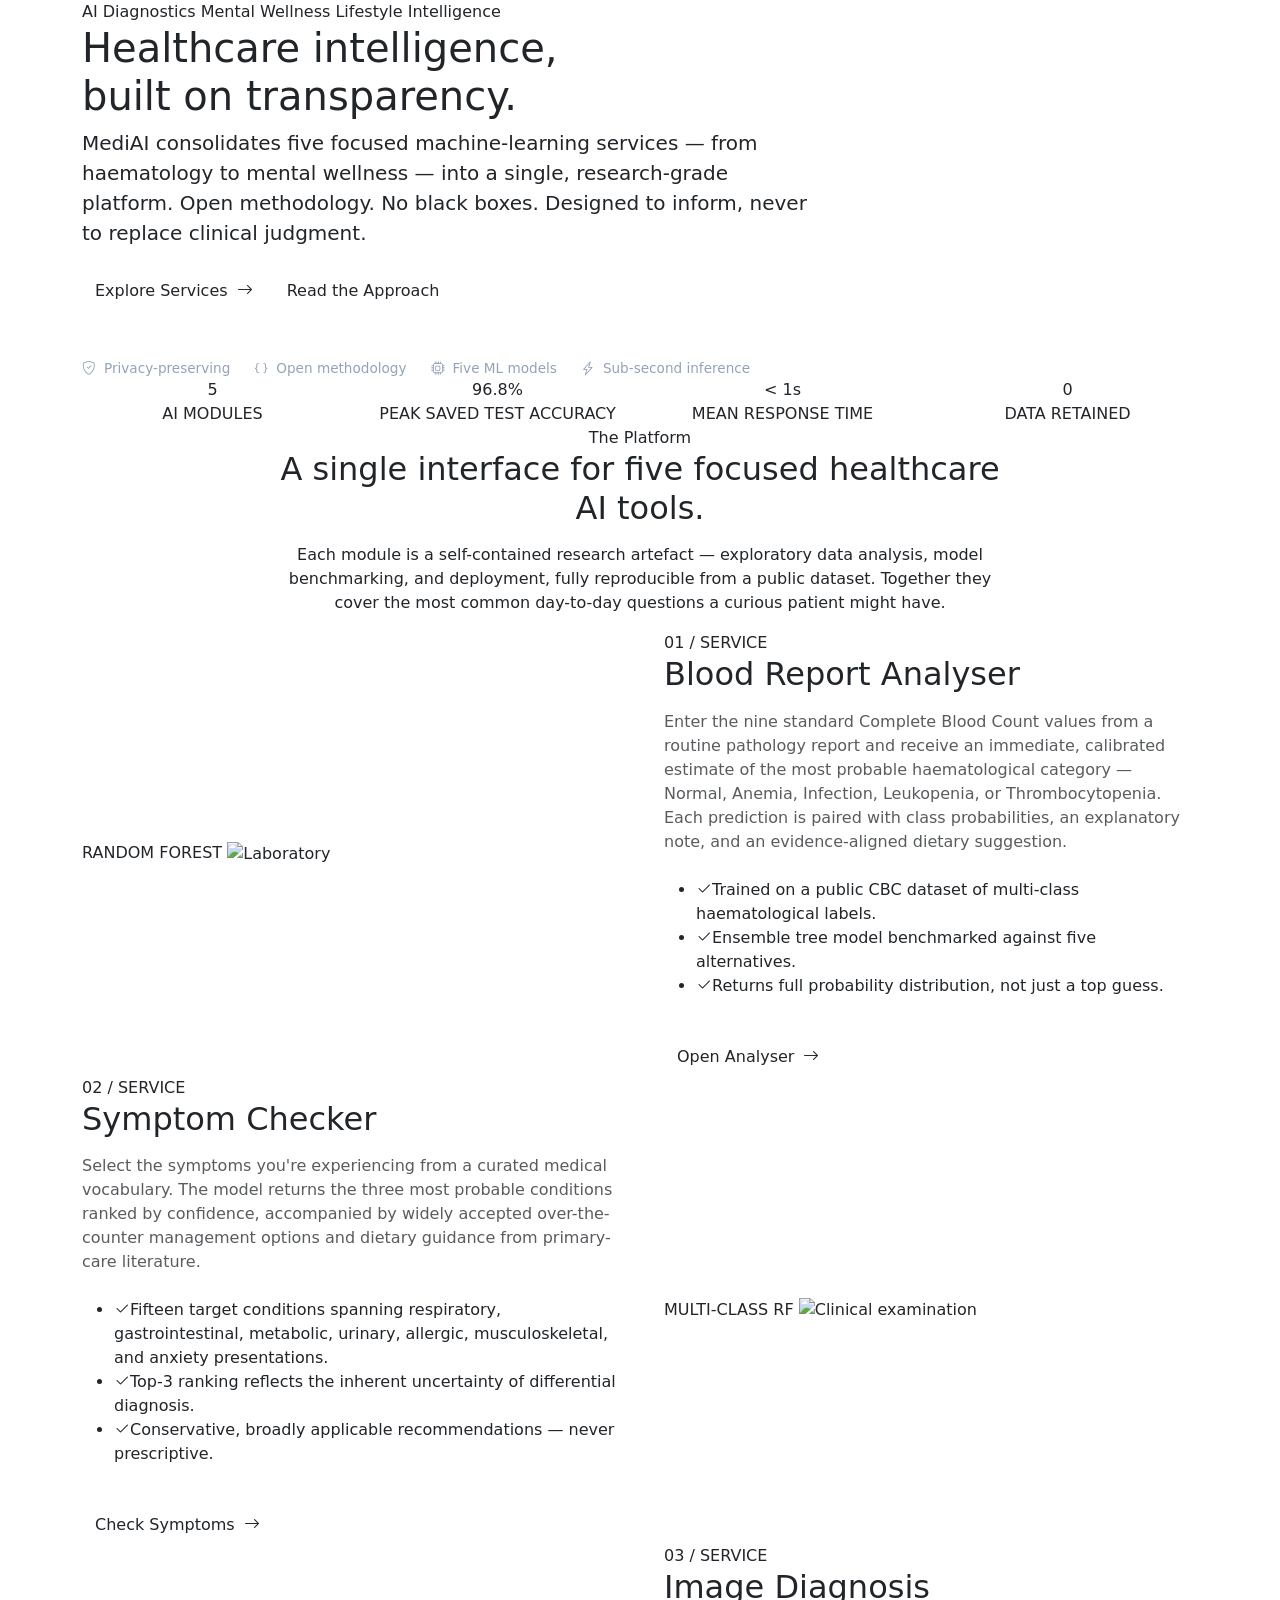
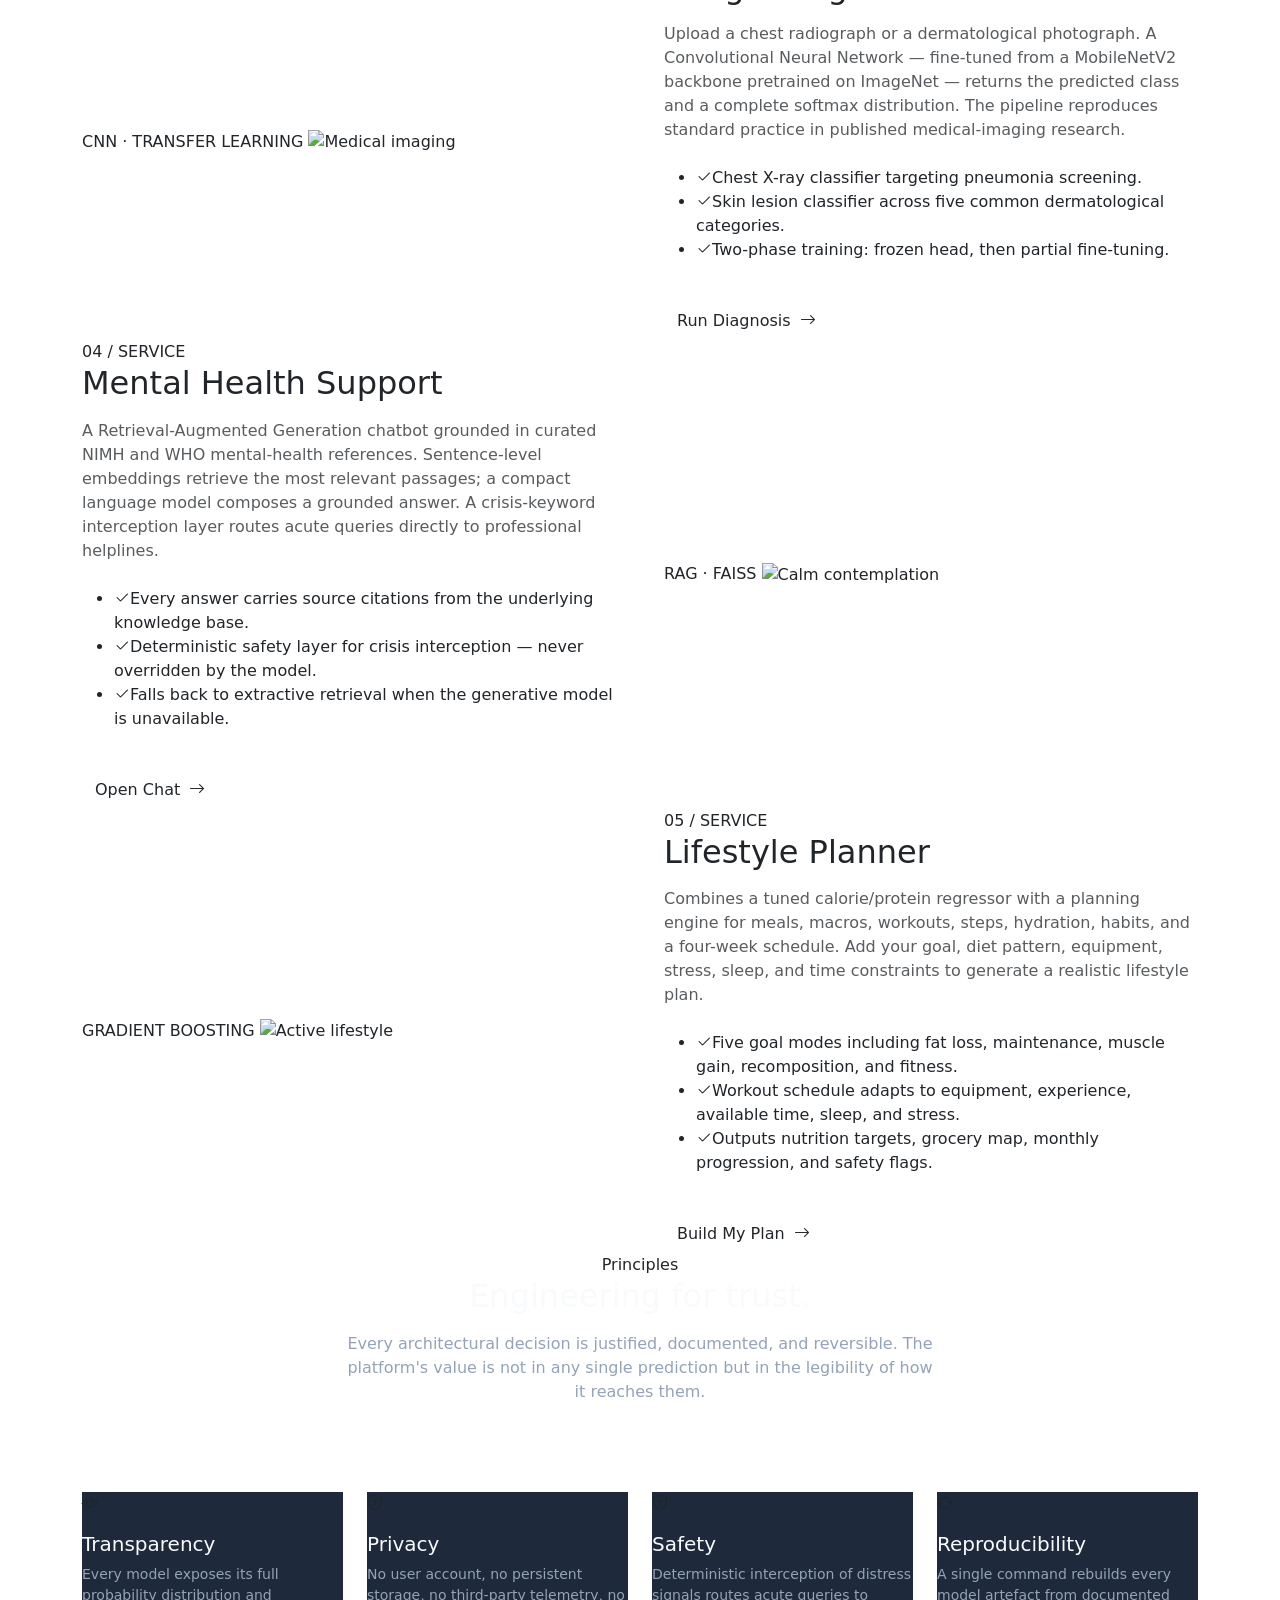
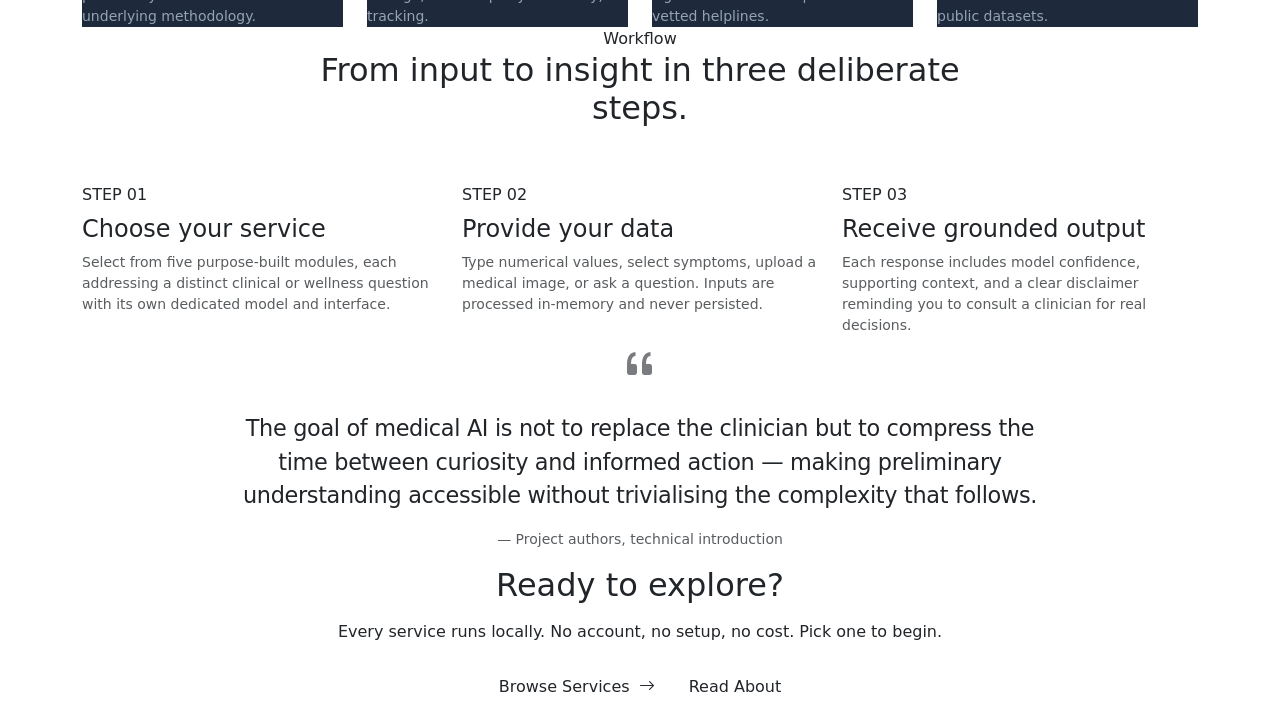
==== frontend/index.html @ c97ac656 "base working version" ====
<!DOCTYPE html>
<html lang="en">
<head>
  <meta charset="UTF-8"><meta name="viewport" content="width=device-width,initial-scale=1">
  <title>MediAI — Integrated Healthcare Intelligence</title>
  <link rel="preconnect" href="https://fonts.googleapis.com">
  <link rel="preconnect" href="https://fonts.gstatic.com" crossorigin>
  <link href="https://fonts.googleapis.com/css2?family=Inter:wght@400;500;600;700&display=swap" rel="stylesheet">
  <link href="https://cdn.jsdelivr.net/npm/bootstrap@5.3.3/dist/css/bootstrap.min.css" rel="stylesheet">
  <link href="https://cdn.jsdelivr.net/npm/bootstrap-icons@1.11.3/font/bootstrap-icons.css" rel="stylesheet">
  <link rel="stylesheet" href="/style.css">
</head>
<body>

<!-- HERO -->
<section class="hero">
  <div class="hero-bg"></div>
  <div class="hero-grid"></div>
  <div class="container">
    <div class="row">
      <div class="col-lg-9 col-xl-8">
        <div class="badge-row reveal in">
          <span class="brand-dot" style="background:#5eead4"></span>
          AI Diagnostics <span class="divider-dot"></span> Mental Wellness <span class="divider-dot"></span> Lifestyle Intelligence
        </div>
        <h1 class="reveal">Healthcare intelligence,<br>built on transparency.</h1>
        <p class="lead reveal reveal-delay-1">MediAI consolidates five focused machine-learning services — from haematology to mental wellness — into a single, research-grade platform. Open methodology. No black boxes. Designed to inform, never to replace clinical judgment.</p>
        <div class="d-flex flex-wrap gap-2 mt-4 reveal reveal-delay-2">
          <a href="/services.html" class="btn btn-accent">Explore Services <i class="bi bi-arrow-right ms-1"></i></a>
          <a href="/about.html" class="btn btn-ghost-light">Read the Approach</a>
        </div>
        <div class="d-flex flex-wrap gap-4 mt-5 reveal reveal-delay-3" style="color:#94a3b8;font-size:.85rem">
          <span><i class="bi bi-shield-check me-2"></i>Privacy-preserving</span>
          <span><i class="bi bi-braces me-2"></i>Open methodology</span>
          <span><i class="bi bi-cpu me-2"></i>Five ML models</span>
          <span><i class="bi bi-lightning-charge me-2"></i>Sub-second inference</span>
        </div>
      </div>
    </div>
  </div>
</section>

<!-- STATS -->
<section class="stat-strip">
  <div class="container">
    <div class="row text-center g-4">
      <div class="col-md-3 col-6 reveal"><div class="stat-value">5</div><div class="stat-label">AI MODULES</div></div>
      <div class="col-md-3 col-6 reveal reveal-delay-1"><div class="stat-value">96.8%</div><div class="stat-label">PEAK SAVED TEST ACCURACY</div></div>
      <div class="col-md-3 col-6 reveal reveal-delay-2"><div class="stat-value">&lt; 1s</div><div class="stat-label">MEAN RESPONSE TIME</div></div>
      <div class="col-md-3 col-6 reveal reveal-delay-3"><div class="stat-value">0</div><div class="stat-label">DATA RETAINED</div></div>
    </div>
  </div>
</section>

<!-- INTRO -->
<section class="section">
  <div class="container">
    <div class="row justify-content-center text-center">
      <div class="col-lg-8 reveal">
        <span class="eyebrow">The Platform</span>
        <h2 class="section-title mx-auto">A single interface for five focused healthcare AI tools.</h2>
        <p class="section-sub mx-auto mt-3">Each module is a self-contained research artefact — exploratory data analysis, model benchmarking, and deployment, fully reproducible from a public dataset. Together they cover the most common day-to-day questions a curious patient might have.</p>
      </div>
    </div>
  </div>
</section>

<!-- ALTERNATING SERVICE ROWS -->
<div id="services">
  <!-- 1. Blood -->
  <section class="service-row">
    <div class="container">
      <div class="row align-items-center g-5">
        <div class="col-lg-6 reveal">
          <div class="service-visual">
            <span class="service-tag">RANDOM FOREST</span>
            <img src="https://images.unsplash.com/photo-1582719471384-894fbb16e074?auto=format&fit=crop&w=1200&q=80" alt="Laboratory">
          </div>
        </div>
        <div class="col-lg-6 reveal reveal-delay-1">
          <div class="service-num">01 / SERVICE</div>
          <h2 class="section-title">Blood Report Analyser</h2>
          <p class="text-muted mt-3">Enter the nine standard Complete Blood Count values from a routine pathology report and receive an immediate, calibrated estimate of the most probable haematological category — Normal, Anemia, Infection, Leukopenia, or Thrombocytopenia. Each prediction is paired with class probabilities, an explanatory note, and an evidence-aligned dietary suggestion.</p>
          <ul class="list-clean mt-4">
            <li><i class="bi bi-check2"></i><span>Trained on a public CBC dataset of multi-class haematological labels.</span></li>
            <li><i class="bi bi-check2"></i><span>Ensemble tree model benchmarked against five alternatives.</span></li>
            <li><i class="bi bi-check2"></i><span>Returns full probability distribution, not just a top guess.</span></li>
          </ul>
          <a href="/blood.html" class="btn btn-ink mt-4">Open Analyser <i class="bi bi-arrow-right ms-1"></i></a>
        </div>
      </div>
    </div>
  </section>

  <!-- 2. Symptom -->
  <section class="service-row" style="background:var(--line-soft)">
    <div class="container">
      <div class="row align-items-center g-5 flex-lg-row-reverse">
        <div class="col-lg-6 reveal">
          <div class="service-visual">
            <span class="service-tag">MULTI-CLASS RF</span>
            <img src="https://images.unsplash.com/photo-1576091160550-2173dba999ef?auto=format&fit=crop&w=1200&q=80" alt="Clinical examination">
          </div>
        </div>
        <div class="col-lg-6 reveal reveal-delay-1">
          <div class="service-num">02 / SERVICE</div>
          <h2 class="section-title">Symptom Checker</h2>
          <p class="text-muted mt-3">Select the symptoms you're experiencing from a curated medical vocabulary. The model returns the three most probable conditions ranked by confidence, accompanied by widely accepted over-the-counter management options and dietary guidance from primary-care literature.</p>
          <ul class="list-clean mt-4">
            <li><i class="bi bi-check2"></i><span>Fifteen target conditions spanning respiratory, gastrointestinal, metabolic, urinary, allergic, musculoskeletal, and anxiety presentations.</span></li>
            <li><i class="bi bi-check2"></i><span>Top-3 ranking reflects the inherent uncertainty of differential diagnosis.</span></li>
            <li><i class="bi bi-check2"></i><span>Conservative, broadly applicable recommendations — never prescriptive.</span></li>
          </ul>
          <a href="/symptom.html" class="btn btn-ink mt-4">Check Symptoms <i class="bi bi-arrow-right ms-1"></i></a>
        </div>
      </div>
    </div>
  </section>

  <!-- 3. Image -->
  <section class="service-row">
    <div class="container">
      <div class="row align-items-center g-5">
        <div class="col-lg-6 reveal">
          <div class="service-visual">
            <span class="service-tag">CNN · TRANSFER LEARNING</span>
            <img src="https://images.unsplash.com/photo-1583912267550-d6c2ac3196c0?auto=format&fit=crop&w=1200&q=80" alt="Medical imaging">
          </div>
        </div>
        <div class="col-lg-6 reveal reveal-delay-1">
          <div class="service-num">03 / SERVICE</div>
          <h2 class="section-title">Image Diagnosis</h2>
          <p class="text-muted mt-3">Upload a chest radiograph or a dermatological photograph. A Convolutional Neural Network — fine-tuned from a MobileNetV2 backbone pretrained on ImageNet — returns the predicted class and a complete softmax distribution. The pipeline reproduces standard practice in published medical-imaging research.</p>
          <ul class="list-clean mt-4">
            <li><i class="bi bi-check2"></i><span>Chest X-ray classifier targeting pneumonia screening.</span></li>
            <li><i class="bi bi-check2"></i><span>Skin lesion classifier across five common dermatological categories.</span></li>
            <li><i class="bi bi-check2"></i><span>Two-phase training: frozen head, then partial fine-tuning.</span></li>
          </ul>
          <a href="/image.html" class="btn btn-ink mt-4">Run Diagnosis <i class="bi bi-arrow-right ms-1"></i></a>
        </div>
      </div>
    </div>
  </section>

  <!-- 4. Mental Health -->
  <section class="service-row" style="background:var(--line-soft)">
    <div class="container">
      <div class="row align-items-center g-5 flex-lg-row-reverse">
        <div class="col-lg-6 reveal">
          <div class="service-visual">
            <span class="service-tag">RAG · FAISS</span>
            <img src="https://images.unsplash.com/photo-1499209974431-9dddcece7f88?auto=format&fit=crop&w=1200&q=80" alt="Calm contemplation">
          </div>
        </div>
        <div class="col-lg-6 reveal reveal-delay-1">
          <div class="service-num">04 / SERVICE</div>
          <h2 class="section-title">Mental Health Support</h2>
          <p class="text-muted mt-3">A Retrieval-Augmented Generation chatbot grounded in curated NIMH and WHO mental-health references. Sentence-level embeddings retrieve the most relevant passages; a compact language model composes a grounded answer. A crisis-keyword interception layer routes acute queries directly to professional helplines.</p>
          <ul class="list-clean mt-4">
            <li><i class="bi bi-check2"></i><span>Every answer carries source citations from the underlying knowledge base.</span></li>
            <li><i class="bi bi-check2"></i><span>Deterministic safety layer for crisis interception — never overridden by the model.</span></li>
            <li><i class="bi bi-check2"></i><span>Falls back to extractive retrieval when the generative model is unavailable.</span></li>
          </ul>
          <a href="/chat.html" class="btn btn-ink mt-4">Open Chat <i class="bi bi-arrow-right ms-1"></i></a>
        </div>
      </div>
    </div>
  </section>

  <!-- 5. Lifestyle -->
  <section class="service-row">
    <div class="container">
      <div class="row align-items-center g-5">
        <div class="col-lg-6 reveal">
          <div class="service-visual">
            <span class="service-tag">GRADIENT BOOSTING</span>
            <img src="https://images.unsplash.com/photo-1571019613454-1cb2f99b2d8b?auto=format&fit=crop&w=1200&q=80" alt="Active lifestyle">
          </div>
        </div>
        <div class="col-lg-6 reveal reveal-delay-1">
          <div class="service-num">05 / SERVICE</div>
          <h2 class="section-title">Lifestyle Planner</h2>
          <p class="text-muted mt-3">Combines a tuned calorie/protein regressor with a planning engine for meals, macros, workouts, steps, hydration, habits, and a four-week schedule. Add your goal, diet pattern, equipment, stress, sleep, and time constraints to generate a realistic lifestyle plan.</p>
          <ul class="list-clean mt-4">
            <li><i class="bi bi-check2"></i><span>Five goal modes including fat loss, maintenance, muscle gain, recomposition, and fitness.</span></li>
            <li><i class="bi bi-check2"></i><span>Workout schedule adapts to equipment, experience, available time, sleep, and stress.</span></li>
            <li><i class="bi bi-check2"></i><span>Outputs nutrition targets, grocery map, monthly progression, and safety flags.</span></li>
          </ul>
          <a href="/lifestyle.html" class="btn btn-ink mt-4">Build My Plan <i class="bi bi-arrow-right ms-1"></i></a>
        </div>
      </div>
    </div>
  </section>
</div>

<!-- VALUES -->
<section class="section bg-ink">
  <div class="container">
    <div class="row justify-content-center text-center">
      <div class="col-lg-8 reveal">
        <span class="eyebrow on-dark">Principles</span>
        <h2 style="color:#f8fafc" class="section-title mx-auto">Engineering for trust.</h2>
        <p class="mx-auto mt-3" style="color:#94a3b8;max-width:600px">Every architectural decision is justified, documented, and reversible. The platform's value is not in any single prediction but in the legibility of how it reaches them.</p>
      </div>
    </div>
    <div class="row g-4 mt-5">
      <div class="col-md-6 col-lg-3 reveal"><div class="card-clean" style="background:#1e293b;border-color:#334155">
        <div class="icon-square dark mb-3"><i class="bi bi-eye"></i></div>
        <h5 style="color:#f8fafc">Transparency</h5><p class="small mb-0" style="color:#94a3b8">Every model exposes its full probability distribution and underlying methodology.</p>
      </div></div>
      <div class="col-md-6 col-lg-3 reveal reveal-delay-1"><div class="card-clean" style="background:#1e293b;border-color:#334155">
        <div class="icon-square dark mb-3"><i class="bi bi-shield-lock"></i></div>
        <h5 style="color:#f8fafc">Privacy</h5><p class="small mb-0" style="color:#94a3b8">No user account, no persistent storage, no third-party telemetry, no tracking.</p>
      </div></div>
      <div class="col-md-6 col-lg-3 reveal reveal-delay-2"><div class="card-clean" style="background:#1e293b;border-color:#334155">
        <div class="icon-square dark mb-3"><i class="bi bi-shield-exclamation"></i></div>
        <h5 style="color:#f8fafc">Safety</h5><p class="small mb-0" style="color:#94a3b8">Deterministic interception of distress signals routes acute queries to vetted helplines.</p>
      </div></div>
      <div class="col-md-6 col-lg-3 reveal reveal-delay-3"><div class="card-clean" style="background:#1e293b;border-color:#334155">
        <div class="icon-square dark mb-3"><i class="bi bi-arrow-repeat"></i></div>
        <h5 style="color:#f8fafc">Reproducibility</h5><p class="small mb-0" style="color:#94a3b8">A single command rebuilds every model artefact from documented public datasets.</p>
      </div></div>
    </div>
  </div>
</section>

<!-- HOW IT WORKS -->
<section class="section">
  <div class="container">
    <div class="row justify-content-center text-center mb-5">
      <div class="col-lg-7 reveal">
        <span class="eyebrow">Workflow</span>
        <h2 class="section-title mx-auto">From input to insight in three deliberate steps.</h2>
      </div>
    </div>
    <div class="row g-4">
      <div class="col-md-4 reveal">
        <div class="card-clean h-100">
          <div class="service-num mb-2">STEP 01</div>
          <h4>Choose your service</h4>
          <p class="text-muted small mb-0">Select from five purpose-built modules, each addressing a distinct clinical or wellness question with its own dedicated model and interface.</p>
        </div>
      </div>
      <div class="col-md-4 reveal reveal-delay-1">
        <div class="card-clean h-100">
          <div class="service-num mb-2">STEP 02</div>
          <h4>Provide your data</h4>
          <p class="text-muted small mb-0">Type numerical values, select symptoms, upload a medical image, or ask a question. Inputs are processed in-memory and never persisted.</p>
        </div>
      </div>
      <div class="col-md-4 reveal reveal-delay-2">
        <div class="card-clean h-100">
          <div class="service-num mb-2">STEP 03</div>
          <h4>Receive grounded output</h4>
          <p class="text-muted small mb-0">Each response includes model confidence, supporting context, and a clear disclaimer reminding you to consult a clinician for real decisions.</p>
        </div>
      </div>
    </div>
  </div>
</section>

<!-- PULL QUOTE -->
<section class="section-sm" style="background:var(--line-soft);border-top:1px solid var(--line);border-bottom:1px solid var(--line)">
  <div class="container">
    <div class="row justify-content-center text-center">
      <div class="col-lg-9 reveal">
        <i class="bi bi-quote" style="font-size:2.5rem;color:var(--accent);opacity:.6"></i>
        <p class="mt-3" style="font-size:1.4rem;font-weight:500;line-height:1.5;color:var(--ink);letter-spacing:-.015em">
          The goal of medical AI is not to replace the clinician but to compress the time between curiosity and informed action — making preliminary understanding accessible without trivialising the complexity that follows.
        </p>
        <p class="text-muted small mt-3">— Project authors, technical introduction</p>
      </div>
    </div>
  </div>
</section>

<!-- CTA -->
<section class="section">
  <div class="container text-center">
    <div class="reveal">
      <h2 class="section-title mx-auto">Ready to explore?</h2>
      <p class="section-sub mx-auto mt-3">Every service runs locally. No account, no setup, no cost. Pick one to begin.</p>
      <div class="d-flex justify-content-center gap-2 mt-4">
        <a href="/services.html" class="btn btn-accent">Browse Services <i class="bi bi-arrow-right ms-1"></i></a>
        <a href="/about.html" class="btn btn-ghost">Read About</a>
      </div>
    </div>
  </div>
</section>

<script src="https://cdn.jsdelivr.net/npm/bootstrap@5.3.3/dist/js/bootstrap.bundle.min.js"></script>
<script src="/script.js"></script>
</body>
</html>
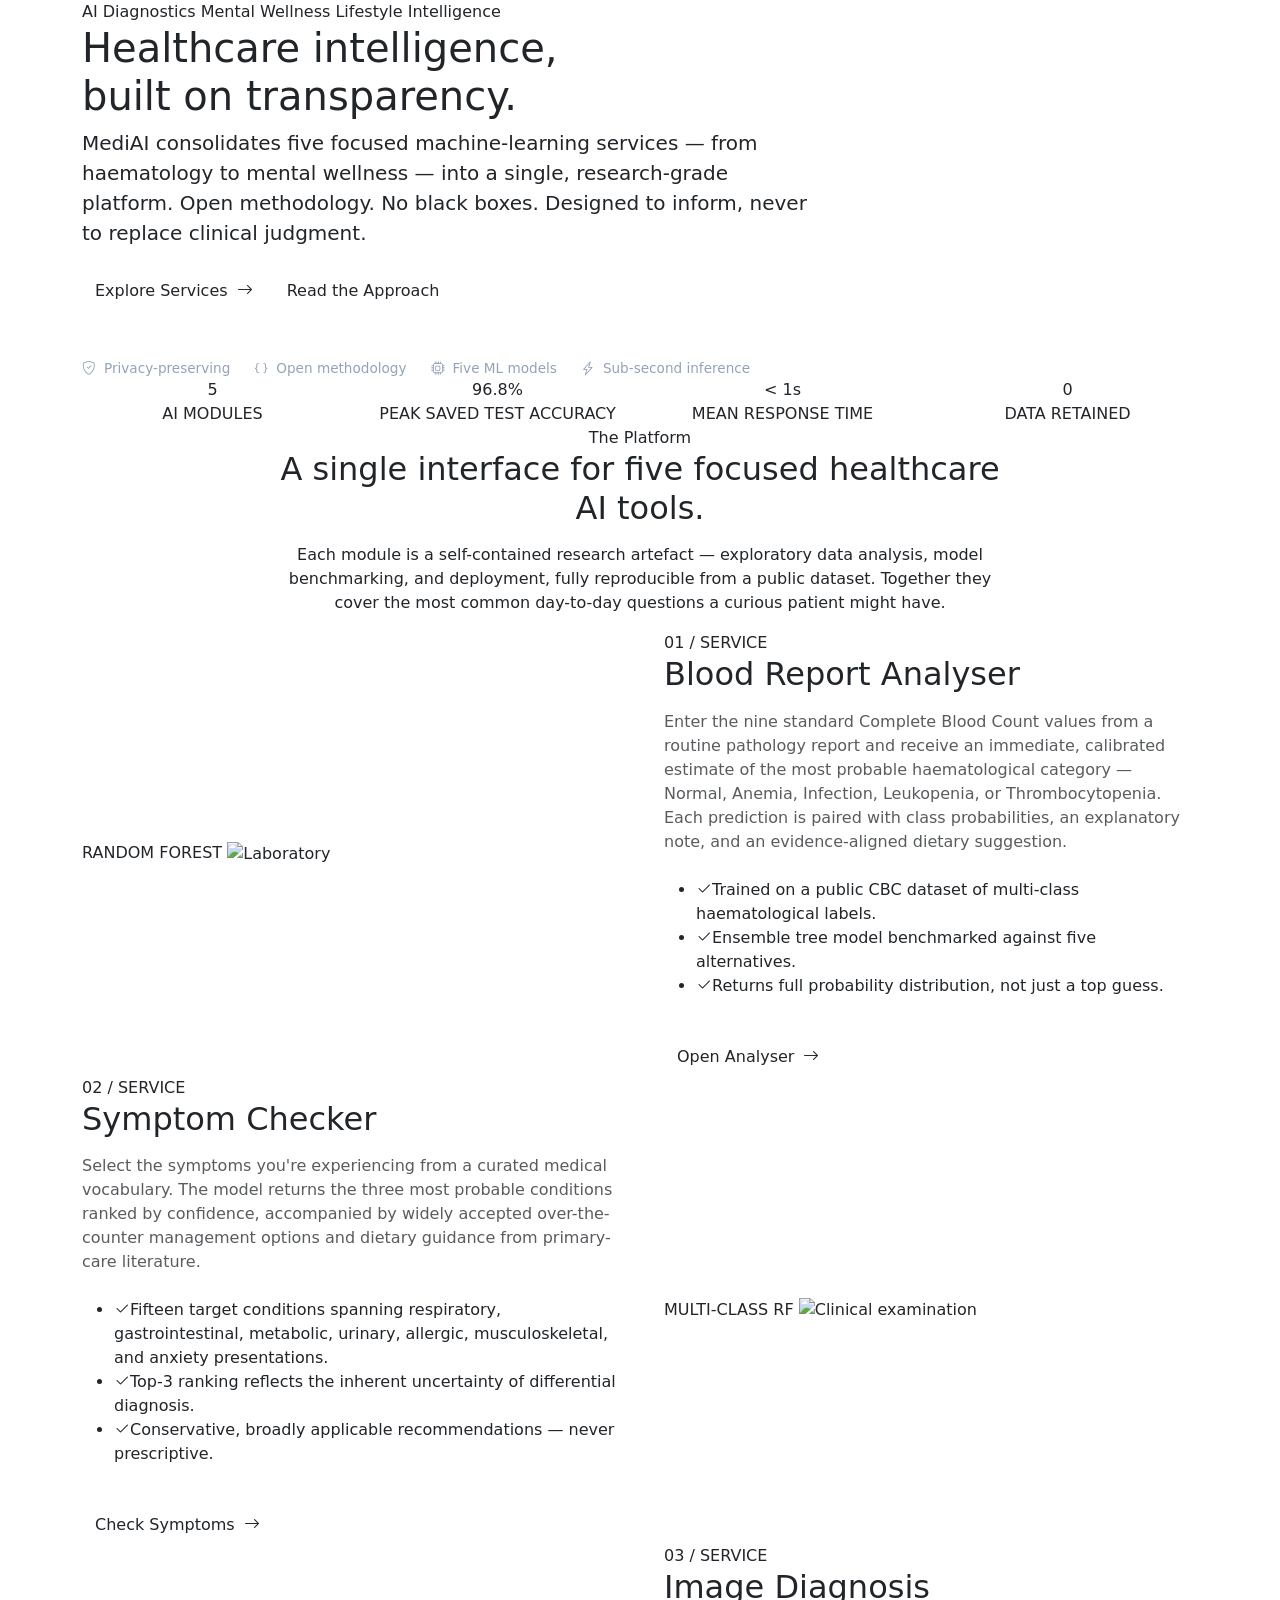
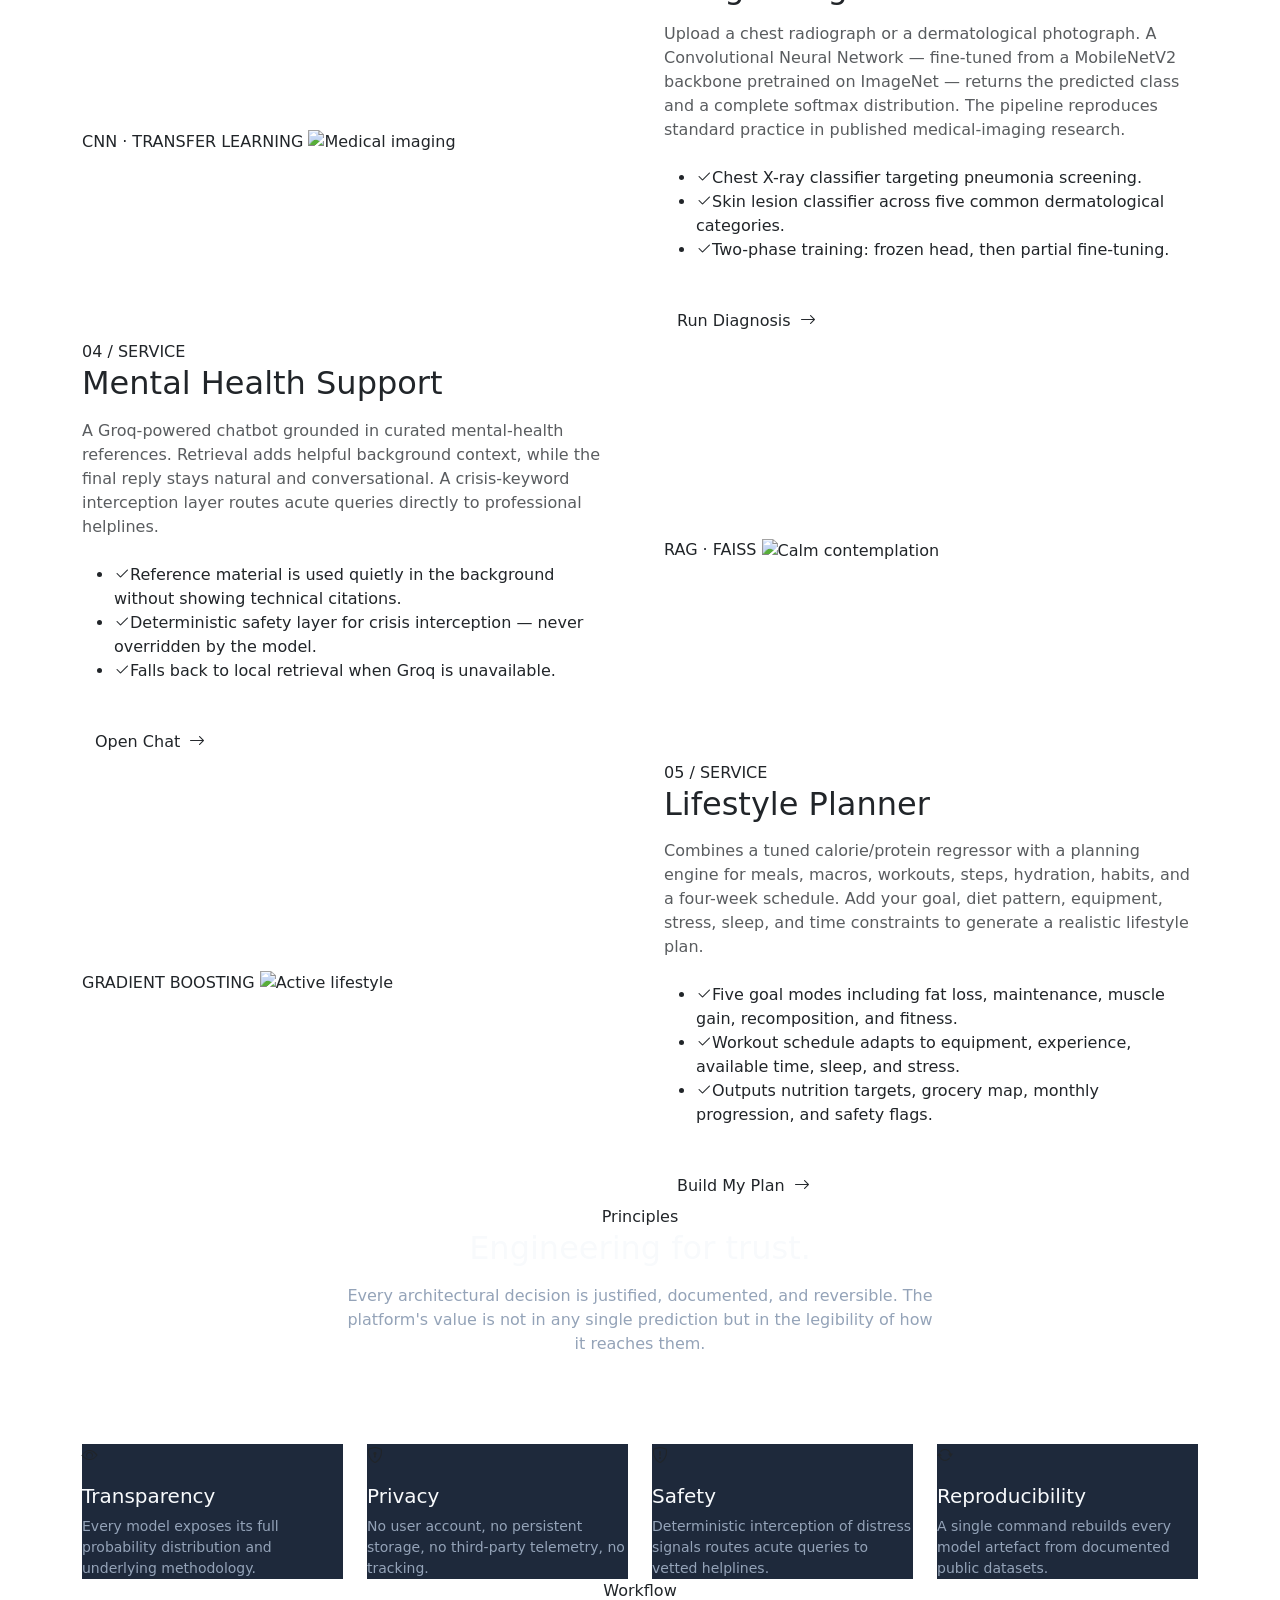
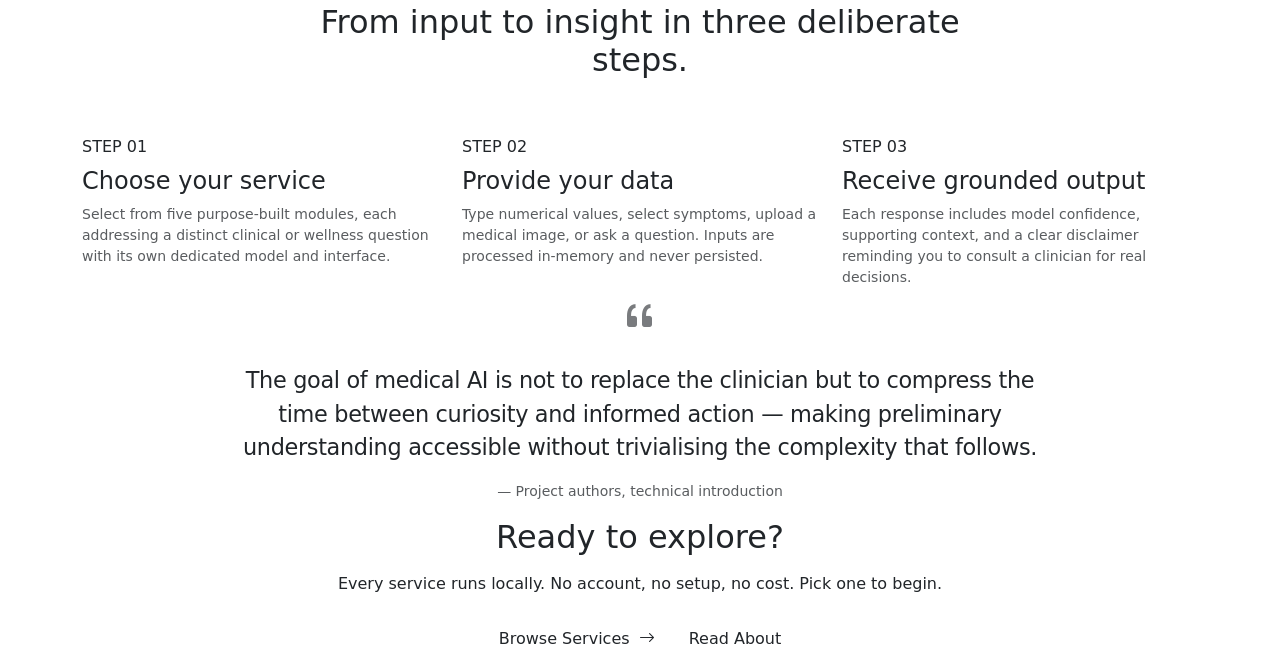
==== commit dde2b626: "chatbot --updated" ====
--- a/frontend/index.html
+++ b/frontend/index.html
@@ -124,7 +124,7 @@
         <div class="col-lg-6 reveal">
           <div class="service-visual">
             <span class="service-tag">CNN · TRANSFER LEARNING</span>
-            <img src="https://images.unsplash.com/photo-1583912267550-d6c2ac3196c0?auto=format&fit=crop&w=1200&q=80" alt="Medical imaging">
+            <img src="https://images.unsplash.com/photo-1631563019676-dade0dbdb8fc?q=80&w=1170&auto=format&fit=crop&ixlib=rb-4.1.0&ixid=M3wxMjA3fDB8MHxwaG90by1wYWdlfHx8fGVufDB8fHx8fA%3D%3D?auto=format&fit=crop&w=1200&q=80" alt="Medical imaging">
           </div>
         </div>
         <div class="col-lg-6 reveal reveal-delay-1">
@@ -155,11 +155,11 @@
         <div class="col-lg-6 reveal reveal-delay-1">
           <div class="service-num">04 / SERVICE</div>
           <h2 class="section-title">Mental Health Support</h2>
-          <p class="text-muted mt-3">A Retrieval-Augmented Generation chatbot grounded in curated NIMH and WHO mental-health references. Sentence-level embeddings retrieve the most relevant passages; a compact language model composes a grounded answer. A crisis-keyword interception layer routes acute queries directly to professional helplines.</p>
-          <ul class="list-clean mt-4">
-            <li><i class="bi bi-check2"></i><span>Every answer carries source citations from the underlying knowledge base.</span></li>
+          <p class="text-muted mt-3">A Groq-powered chatbot grounded in curated mental-health references. Retrieval adds helpful background context, while the final reply stays natural and conversational. A crisis-keyword interception layer routes acute queries directly to professional helplines.</p>
+          <ul class="list-clean mt-4">
+            <li><i class="bi bi-check2"></i><span>Reference material is used quietly in the background without showing technical citations.</span></li>
             <li><i class="bi bi-check2"></i><span>Deterministic safety layer for crisis interception — never overridden by the model.</span></li>
-            <li><i class="bi bi-check2"></i><span>Falls back to extractive retrieval when the generative model is unavailable.</span></li>
+            <li><i class="bi bi-check2"></i><span>Falls back to local retrieval when Groq is unavailable.</span></li>
           </ul>
           <a href="/chat.html" class="btn btn-ink mt-4">Open Chat <i class="bi bi-arrow-right ms-1"></i></a>
         </div>
